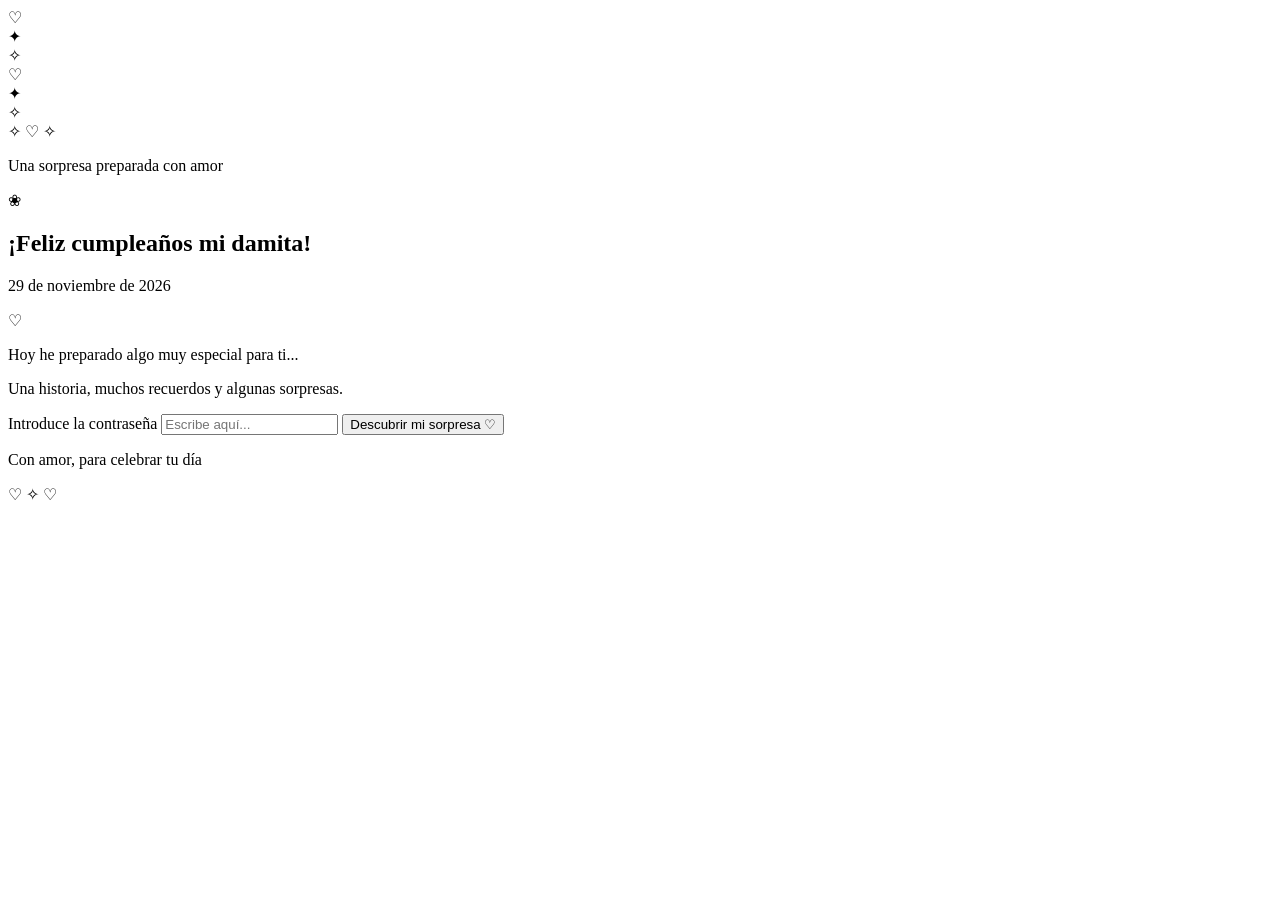
==== menu.html @ c58dbf48 "Add files via upload" ====
<!DOCTYPE html>
<html lang="es">

<head>
    <meta charset="UTF-8">
    <meta name="viewport" content="width=device-width, initial-scale=1.0">

    <title>Un regalo para ti ♡</title>

    <link rel="stylesheet" href="css/estilos.css">
</head>

<body class="pagina-menu">

    <main class="contenedor-menu">

        <header class="encabezado-menu">

            <span class="adorno-menu">♡</span>

            <p class="subtitulo-menu">Un pequeño viaje por nuestros recuerdos</p>

            <h1>Todo esto es para ti, mi damita</h1>

            <p class="descripcion-menu">
                He preparado algo especial para celebrar tu vida,
                nuestra historia y todos los momentos que hemos compartido.
            </p>

            <span class="separador-menu">✧ ♡ ✧</span>

        </header>

        <section class="modulos-menu">


            <a href="historia.html"
            class="tarjeta-menu tarjeta-historia enlace-tarjeta">

                <div class="icono-modulo">💌</div>

                <h2>Así comenzó nuestra historia</h2>

                <p>
                    Un recorrido por aquellos primeros mensajes,
                    conversaciones y momentos que dieron inicio
                    a nuestra historia.
                </p>

                <span class="texto-proximamente">
                    Nuestra historia ♡
                </span>

            </a>


            <a href="recuerdos.html"
            class="tarjeta-menu tarjeta-recuerdos enlace-tarjeta">

                <div class="icono-modulo">📸</div>

                <h2>Nuestros momentos</h2>

                <p>
                    Fotografías, celebraciones y recuerdos
                    que guardan algunos de los capítulos más
                    especiales de nuestras vidas.
                </p>

                <span class="texto-proximamente">
                    Nuestros recuerdos ♡
                </span>

            </a>

            <a href="sorpresas.html" class="tarjeta-menu tarjeta-sorpresas enlace-tarjeta">
                <div class="icono-modulo">🎁</div>
                <h2>Sorpresas para cada día</h2>
                <p>Pequeños momentos especiales preparados para ti.</p>
                <span class="texto-proximamente">Descubre tus sorpresas ♡</span>
            </a>

            <a href="regalo-final.html" class="tarjeta-menu tarjeta-regalo">
                <div class="icono-modulo">❤️</div>
                <h2>El regalo final</h2>
                <p>
                Una última sorpresa que he preparado
                con muchísimo cariño para ti.
                </p>
                <span class="texto-proximamente">Una sorpresa especial ♡</span>
            </a>

        </section>

        <footer class="pie-menu">
            <p>29 de noviembre de 2026</p>
            <span>Hecho con amor, especialmente para ti ♡</span>
        </footer>

    </main>

    <script>
        // Verificar que la persona haya ingresado la contraseña
        if (sessionStorage.getItem("accesoAutorizado") !== "true") {
            window.location.href = "index.html";
        }
    </script>

</body>
</html>
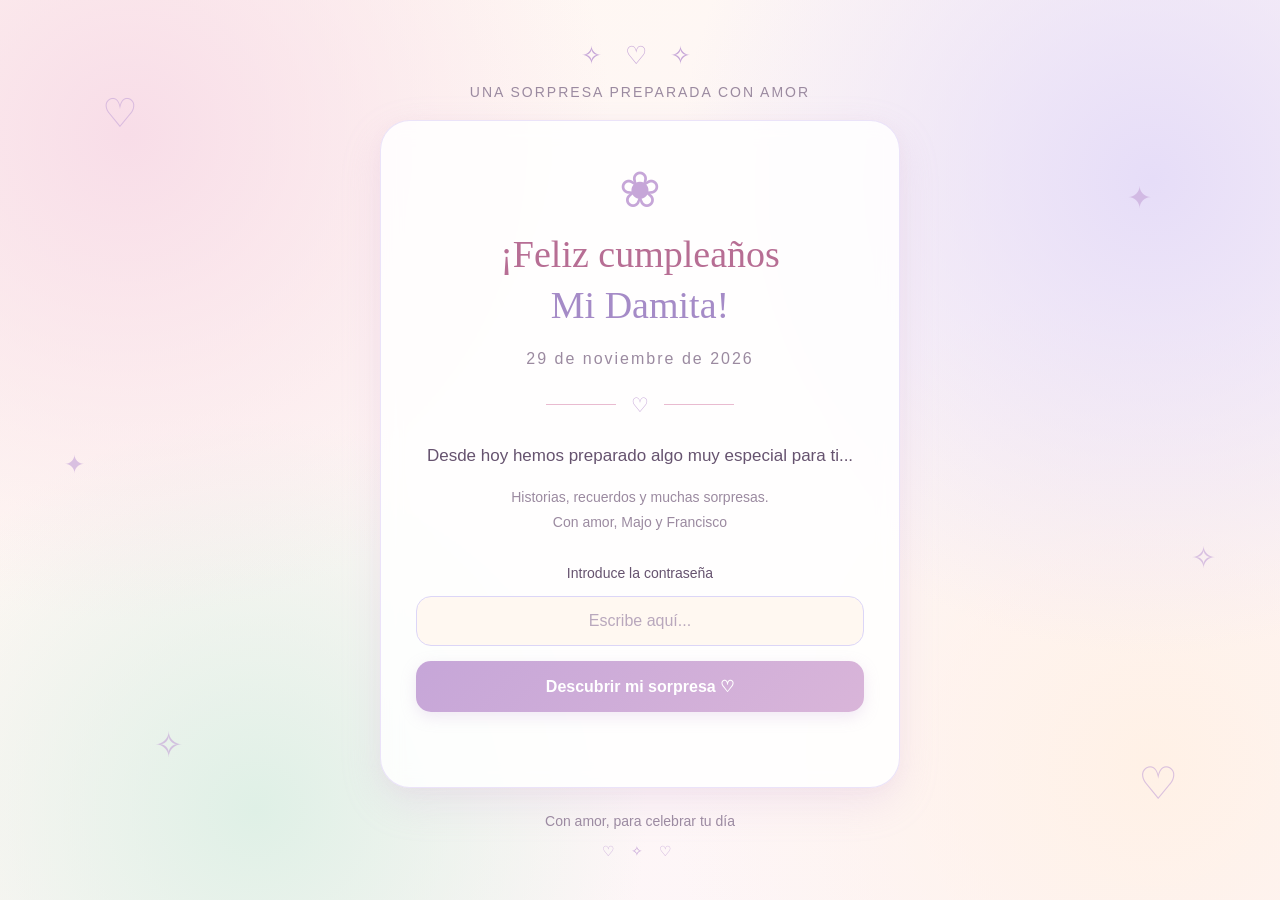
==== commit 82961f50: "Add files via upload" ====
--- a/menu.html
+++ b/menu.html
@@ -21,10 +21,10 @@
 
             <p class="subtitulo-menu">Un pequeño viaje por nuestros recuerdos</p>
 
-            <h1>Todo esto es para ti, mi damita</h1>
+            <h1>Para ti, Mi Damita</h1>
 
             <p class="descripcion-menu">
-                He preparado algo especial para celebrar tu vida,
+                Hemos preparado algo especial para celebrar tu vida,
                 nuestra historia y todos los momentos que hemos compartido.
             </p>
 
--- a/css/estilos.css
+++ b/css/estilos.css
@@ -0,0 +1,642 @@
+
+/* =========================================
+   APP CUMPLE - ESTILOS DE INICIO
+   Paleta pastel romántica
+========================================= */
+
+:root {
+    --rosa: #F8DDE8;
+    --rosa-fuerte: #E9BBD0;
+    --lavanda: #E6DDF8;
+    --lila: #DCD6F7;
+    --crema: #FFF8F1;
+    --verde-pastel: #DFF0E6;
+    --malva: #C6A6D8;
+    --texto: #66536F;
+    --texto-suave: #9B8AA0;
+    --blanco: #FFFFFF;
+}
+
+/* =========================================
+   CONFIGURACIÓN GENERAL
+========================================= */
+
+* {
+    box-sizing: border-box;
+}
+
+body {
+    margin: 0;
+    font-family: 'Segoe UI', sans-serif;
+    color: var(--texto);
+}
+
+.pantalla-inicio {
+    min-height: 100vh;
+    width: 100%;
+    display: flex;
+    align-items: center;
+    justify-content: center;
+    padding: 30px 20px;
+    overflow: hidden;
+    position: relative;
+
+    background:
+        radial-gradient(circle at 10% 15%, #F8DDE8 0%, transparent 35%),
+        radial-gradient(circle at 90% 20%, #E6DDF8 0%, transparent 35%),
+        radial-gradient(circle at 20% 90%, #DFF0E6 0%, transparent 30%),
+        radial-gradient(circle at 90% 85%, #FFF1E6 0%, transparent 35%),
+        linear-gradient(135deg, #FFF8F1, #FDF5FA);
+}
+
+/* =========================================
+   CONTENEDOR PRINCIPAL
+========================================= */
+
+.contenedor-sorpresa {
+    width: 100%;
+    max-width: 520px;
+    position: relative;
+    z-index: 2;
+    animation: aparecer 1.2s ease;
+}
+
+/* =========================================
+   ENCABEZADO
+========================================= */
+
+.encabezado {
+    text-align: center;
+    margin-bottom: 20px;
+}
+
+.detalle-encabezado {
+    font-size: 25px;
+    color: var(--malva);
+    letter-spacing: 8px;
+    display: block;
+    margin-bottom: 10px;
+}
+
+.texto-superior {
+    font-size: 14px;
+    letter-spacing: 2px;
+    text-transform: uppercase;
+    color: var(--texto-suave);
+}
+
+/* =========================================
+   TARJETA CENTRAL
+========================================= */
+
+.contenido-principal {
+    background: rgba(255, 255, 255, 0.85);
+    border: 1px solid rgba(230, 221, 248, 0.8);
+    border-radius: 30px;
+    padding: 40px 35px;
+    text-align: center;
+
+    box-shadow:
+        0 15px 40px rgba(198, 166, 216, 0.18),
+        0 5px 15px rgba(233, 187, 208, 0.12);
+
+    backdrop-filter: blur(10px);
+}
+
+/* =========================================
+   ADORNO FLORAL
+========================================= */
+
+.adorno-floral {
+    font-size: 50px;
+    color: var(--malva);
+    margin-bottom: 10px;
+    animation: flotar 4s ease-in-out infinite;
+}
+
+/* =========================================
+   TÍTULO
+========================================= */
+
+h1 {
+    font-family: Georgia, serif;
+    font-size: 38px;
+    font-weight: normal;
+    line-height: 1.35;
+    color: #B76E94;
+    margin: 10px 0;
+}
+
+h1 span {
+    display: block;
+    color: #A58BC7;
+}
+
+/* =========================================
+   FECHA
+========================================= */
+
+.fecha {
+    font-size: 16px;
+    letter-spacing: 2px;
+    color: var(--texto-suave);
+    margin-top: 18px;
+}
+
+/* =========================================
+   SEPARADOR
+========================================= */
+
+.separador {
+    margin: 25px 0;
+    display: flex;
+    align-items: center;
+    justify-content: center;
+}
+
+.separador::before,
+.separador::after {
+    content: "";
+    height: 1px;
+    width: 70px;
+    background: var(--rosa-fuerte);
+}
+
+.separador span {
+    margin: 0 15px;
+    color: var(--malva);
+    font-size: 20px;
+}
+
+/* =========================================
+   MENSAJES
+========================================= */
+
+.mensaje-inicial {
+    font-size: 17px;
+    line-height: 1.7;
+    margin-bottom: 10px;
+}
+
+.mensaje-secundario {
+    font-size: 14px;
+    line-height: 1.8;
+    color: var(--texto-suave);
+    margin-bottom: 30px;
+}
+
+/* =========================================
+   FORMULARIO
+========================================= */
+
+#formulario-acceso {
+    display: flex;
+    flex-direction: column;
+    gap: 15px;
+}
+
+#formulario-acceso label {
+    font-size: 14px;
+    font-weight: 500;
+}
+
+#contrasena {
+    width: 100%;
+    padding: 15px;
+    border: 1px solid var(--lila);
+    border-radius: 15px;
+    background: var(--crema);
+    color: var(--texto);
+    font-size: 16px;
+    text-align: center;
+    outline: none;
+    transition: 0.3s;
+}
+
+#contrasena:focus {
+    border-color: var(--malva);
+    box-shadow: 0 0 10px rgba(198, 166, 216, 0.25);
+}
+
+#contrasena::placeholder {
+    color: #B9A8BD;
+}
+
+/* =========================================
+   BOTÓN
+========================================= */
+
+#boton-ingresar {
+    border: none;
+    border-radius: 15px;
+    padding: 16px;
+    background: linear-gradient(135deg, #C6A6D8, #D9B5D9);
+    color: var(--blanco);
+    font-size: 16px;
+    font-weight: 600;
+    cursor: pointer;
+    transition: all 0.3s ease;
+    box-shadow: 0 5px 15px rgba(198, 166, 216, 0.25);
+}
+
+#boton-ingresar:hover {
+    transform: translateY(-3px);
+    box-shadow: 0 8px 20px rgba(198, 166, 216, 0.35);
+    background: linear-gradient(135deg, #B78CCB, #CEABD4);
+}
+
+#boton-ingresar:active {
+    transform: scale(0.98);
+}
+
+/* =========================================
+   MENSAJE DE ERROR
+========================================= */
+
+.mensaje-error {
+    color: #C46A89;
+    font-size: 14px;
+    min-height: 20px;
+    margin: 0;
+}
+
+/* =========================================
+   PIE DE PÁGINA
+========================================= */
+
+.pie-pagina {
+    text-align: center;
+    margin-top: 25px;
+    color: var(--texto-suave);
+    font-size: 14px;
+}
+
+.pie-pagina span {
+    display: block;
+    color: var(--malva);
+    letter-spacing: 6px;
+    margin-top: 10px;
+}
+
+/* =========================================
+   ELEMENTOS DECORATIVOS
+========================================= */
+
+.decoracion {
+    position: absolute;
+    color: rgba(198, 166, 216, 0.65);
+    pointer-events: none;
+    animation: flotar 5s ease-in-out infinite;
+}
+
+.decoracion-1 {
+    top: 10%;
+    left: 8%;
+    font-size: 40px;
+}
+
+.decoracion-2 {
+    top: 20%;
+    right: 10%;
+    font-size: 30px;
+    animation-delay: 1s;
+}
+
+.decoracion-3 {
+    bottom: 15%;
+    left: 12%;
+    font-size: 35px;
+    animation-delay: 2s;
+}
+
+.decoracion-4 {
+    bottom: 10%;
+    right: 8%;
+    font-size: 45px;
+    animation-delay: 0.5s;
+}
+
+.decoracion-5 {
+    top: 50%;
+    left: 5%;
+    font-size: 25px;
+    animation-delay: 1.5s;
+}
+
+.decoracion-6 {
+    top: 60%;
+    right: 5%;
+    font-size: 30px;
+    animation-delay: 2.5s;
+}
+
+/* =========================================
+   ANIMACIONES
+========================================= */
+
+@keyframes flotar {
+    0%, 100% {
+        transform: translateY(0px);
+    }
+
+    50% {
+        transform: translateY(-12px);
+    }
+}
+
+@keyframes aparecer {
+    from {
+        opacity: 0;
+        transform: translateY(25px);
+    }
+
+    to {
+        opacity: 1;
+        transform: translateY(0);
+    }
+}
+
+/* =========================================
+   ADAPTACIÓN A CELULARES
+========================================= */
+
+@media (max-width: 600px) {
+
+    .pantalla-inicio {
+        padding: 20px 15px;
+    }
+
+    .contenido-principal {
+        padding: 30px 22px;
+        border-radius: 25px;
+    }
+
+    h1 {
+        font-size: 32px;
+    }
+
+    .fecha {
+        font-size: 14px;
+    }
+
+    .mensaje-inicial {
+        font-size: 16px;
+    }
+
+    .texto-superior {
+        font-size: 12px;
+    }
+
+    .decoracion-1 {
+        top: 5%;
+        left: 3%;
+    }
+
+    .decoracion-2 {
+        top: 8%;
+        right: 4%;
+    }
+
+    .decoracion-3 {
+        bottom: 5%;
+        left: 5%;
+    }
+
+    .decoracion-4 {
+        bottom: 5%;
+        right: 5%;
+    }
+
+    .decoracion-5,
+    .decoracion-6 {
+        display: none;
+    }
+}
+
+
+/* ==========================================
+   MENU PRINCIPAL
+========================================== */
+
+.pagina-menu {
+    min-height: 100vh;
+    padding: 45px 20px;
+    display: flex;
+    justify-content: center;
+    align-items: center;
+}
+
+.contenedor-menu {
+    width: 100%;
+    max-width: 1050px;
+    margin: auto;
+}
+
+.encabezado-menu {
+    text-align: center;
+    margin-bottom: 40px;
+}
+
+.adorno-menu {
+    display: block;
+    font-size: 38px;
+    color: #C6A6D8;
+    margin-bottom: 12px;
+}
+
+.subtitulo-menu {
+    color: #A184AF;
+    font-size: 14px;
+    letter-spacing: 2px;
+    margin-bottom: 12px;
+}
+
+.encabezado-menu h1 {
+    font-family: Georgia, serif;
+    font-size: clamp(30px, 5vw, 43px);
+    font-weight: normal;
+    color: #80668D;
+    margin-bottom: 18px;
+}
+
+.descripcion-menu {
+    max-width: 580px;
+    margin: auto;
+    color: #776B7D;
+    font-size: 16px;
+    line-height: 1.7;
+}
+
+.separador-menu {
+    display: block;
+    color: #C6A6D8;
+    font-size: 23px;
+    margin-top: 20px;
+}
+
+/* Tarjetas de los módulos */
+
+.modulos-menu {
+    display: grid;
+    grid-template-columns: repeat(2, 1fr);
+    gap: 22px;
+}
+
+.tarjeta-menu {
+    padding: 30px 25px;
+    border-radius: 22px;
+    text-align: center;
+    background: rgba(255, 255, 255, 0.85);
+    border: 1px solid rgba(198, 166, 216, 0.25);
+    box-shadow: 0 8px 25px rgba(102, 83, 111, 0.07);
+    transition: transform 0.3s ease, box-shadow 0.3s ease;
+}
+
+.tarjeta-menu:hover {
+    transform: translateY(-5px);
+    box-shadow: 0 13px 30px rgba(102, 83, 111, 0.13);
+}
+
+.tarjeta-historia {
+    background: linear-gradient(145deg, #FFF8FB, #F8DDE8);
+}
+
+.tarjeta-recuerdos {
+    background: linear-gradient(145deg, #FFFAF5, #FFF1E6);
+}
+
+.tarjeta-sorpresas {
+    background: linear-gradient(145deg, #FAF8FF, #E6DDF8);
+}
+
+.tarjeta-regalo {
+    background: linear-gradient(145deg, #F8FCF9, #DFF0E6);
+}
+
+.icono-modulo {
+    font-size: 38px;
+    margin-bottom: 14px;
+}
+
+.tarjeta-menu h2 {
+    color: #80668D;
+    font-family: Georgia, serif;
+    font-size: 23px;
+    font-weight: normal;
+    margin-bottom: 13px;
+}
+
+.tarjeta-menu p {
+    color: #776B7D;
+    font-size: 14px;
+    line-height: 1.7;
+    margin-bottom: 20px;
+}
+
+.texto-proximamente {
+    display: inline-block;
+    color: #9879A7;
+    font-size: 13px;
+    font-style: italic;
+}
+
+/* Pie de página */
+
+.pie-menu {
+    text-align: center;
+    margin-top: 42px;
+    color: #927D9A;
+    font-size: 13px;
+    line-height: 1.8;
+}
+
+/* Adaptación para celulares */
+
+@media (max-width: 650px) {
+
+    .pagina-menu {
+        padding: 35px 16px;
+        align-items: flex-start;
+    }
+
+    .encabezado-menu {
+        margin-bottom: 28px;
+    }
+
+    .modulos-menu {
+        grid-template-columns: 1fr;
+        gap: 16px;
+    }
+
+    .tarjeta-menu {
+        padding: 25px 20px;
+    }
+
+    .tarjeta-menu h2 {
+        font-size: 21px;
+    }
+
+    .pie-menu {
+        margin-top: 30px;
+    }
+}
+
+
+
+/* ==========================================
+   MODULO HISTORIA
+========================================== */
+
+.boton-conversacion {
+    display: inline-block;
+    padding: 13px 22px;
+    margin-top: 8px;
+    border-radius: 30px;
+    background: #C6A6D8;
+    color: white;
+    text-decoration: none;
+    font-size: 14px;
+    transition: all 0.3s ease;
+}
+
+.boton-conversacion:hover {
+    background: #A98ABD;
+    transform: translateY(-2px);
+}
+
+.enlace-regresar {
+    display: inline-block;
+    margin-top: 15px;
+    color: #9879A7;
+    text-decoration: none;
+    transition: color 0.3s ease;
+}
+
+.enlace-regresar:hover {
+    color: #80668D;
+}
+
+
+.enlace-tarjeta {
+    display: block;
+    text-decoration: none;
+    color: inherit;
+    cursor: pointer;
+}
+
+/* Eliminar formato predeterminado de los enlaces del menú */
+a.tarjeta-menu {
+    text-decoration: none;
+    color: inherit;
+}
+
+/* Evitar que cambie el color al visitar la tarjeta */
+a.tarjeta-menu:visited {
+    color: inherit;
+}
+
+/* Conservar el color al pasar el cursor */
+a.tarjeta-menu:hover {
+    color: inherit;
+    text-decoration: none;
+}
